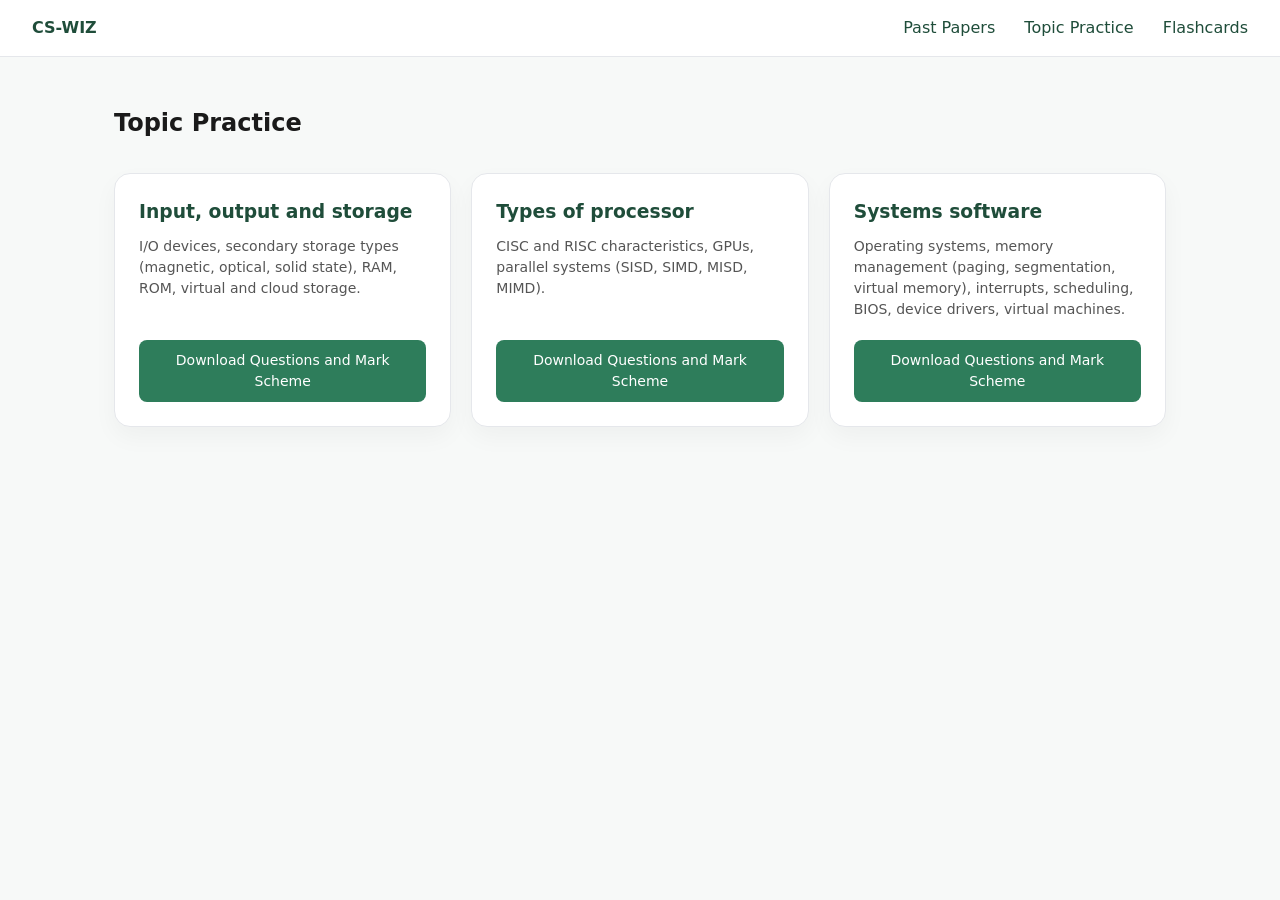
==== topic-practice.html @ 4c454cfe "Add files via upload" ====
<!doctype html>
<html lang="en">
  <head>
    <meta charset="UTF-8" />
    <meta name="viewport" content="width=device-width, initial-scale=1.0" />
    <title>Topic Practice | CS-WIZ</title>
    <link rel="stylesheet" href="css/styles.css" />
  </head>

  <body>
    <header class="navbar">
      <div class="logo"><a href="./index.html">CS-WIZ</a></div>
      <nav>
        <a href="past-papers.html">Past Papers</a>
        <a href="topic-practice.html">Topic Practice</a>
        <a href="flashcards.html">Flashcards</a>
      </nav>
    </header>

    <main class="container">
      <h2>Topic Practice</h2>

      <div class="topics-grid">
        <div class="topic-card">
          <h3>Input, output and storage</h3>
          <p>
            I/O devices, secondary storage types (magnetic, optical, solid
            state), RAM, ROM, virtual and cloud storage.
          </p>

          <a
            href="topics/input-output-storage.pdf"
            download
            class="btn-secondary"
          >
            Download Questions and Mark Scheme
          </a>
        </div>

        <div class="topic-card">
          <h3>Types of processor</h3>
          <p>
            CISC and RISC characteristics, GPUs, parallel systems (SISD, SIMD,
            MISD, MIMD).
          </p>

          <a
            href="topics/types-of-processor.pdf"
            download
            class="btn-secondary"
          >
            Download Questions and Mark Scheme
          </a>
        </div>

        <div class="topic-card">
          <h3>Systems software</h3>
          <p>
            Operating systems, memory management (paging, segmentation, virtual
            memory), interrupts, scheduling, BIOS, device drivers, virtual
            machines.
          </p>

          <a href="topics/systems-software.pdf" download class="btn-secondary">
            Download Questions and Mark Scheme
          </a>
        </div>
      </div>
    </main>
  </body>
</html>
---- css/styles.css ----
:root {
  --green-dark: #1f4d3a;
  --green: #2e7d5b;
  --orange: #f4a261;
  --bg: #f7f9f8;
  --text: #1a1a1a;
  --border: #e5e7eb;
}

* {
  box-sizing: border-box;
  margin: 0;
  padding: 0;
  font-family:
    system-ui,
    -apple-system,
    BlinkMacSystemFont,
    sans-serif;
}

body {
  background: var(--bg);
  color: var(--text);
  line-height: 1.5;
}

/* ================= NAVIGATION ================= */
.logo a {
  all: unset;
  cursor: pointer;
}

.navbar {
  display: flex;
  justify-content: space-between;
  align-items: center;
  padding: 1rem 2rem;
  background: white;
  border-bottom: 1px solid var(--border);
}

.logo {
  font-weight: 600;
  color: var(--green-dark);
}

.navbar nav a {
  text-decoration: none;
  margin-left: 1.5rem;
  color: var(--green-dark);
  font-weight: 500;
  transition: 0.2s ease;
}

.navbar nav a:hover {
  color: var(--orange);
}

/* ================= LAYOUT ================= */

.container {
  max-width: 1100px;
  margin: auto;
  padding: 3rem 1.5rem;
}

.hero {
  text-align: center;
  padding: 4rem 1rem;
}

.hero h1 {
  font-size: 2.5rem;
  color: var(--green-dark);
  margin-bottom: 1rem;
}

/* ================= BUTTONS ================= */

.btn-primary {
  display: inline-block;
  margin-top: 1.5rem;
  padding: 0.8rem 1.5rem;
  background: var(--green);
  color: white;
  border-radius: 10px;
  text-decoration: none;
  transition: 0.2s ease;
}

.btn-primary:hover {
  background: var(--orange);
}

button {
  flex: 1;
  min-width: 100px;
  padding: 12px;
  font-size: 15px;
  font-weight: 500;
  border-radius: 10px;
  border: 1px solid var(--border);
  background: white;
  cursor: pointer;
  transition: 0.2s ease;
}

button:hover {
  background: #eef2f1;
}

#flip {
  background: var(--green);
  color: white;
  border: none;
}

#flip:hover {
  background: var(--orange);
}

/* ================= SELECT ================= */

select {
  width: 100%;
  max-width: 420px;
  padding: 12px;
  font-size: 16px;
  border-radius: 10px;
  border: 1px solid var(--border);
  background: white;
  margin: 1.5rem 0;
}

/* ================= FLASHCARD ================= */

.flashcards-page {
  display: flex;
  flex-direction: column;
  align-items: center;
}

.card-container {
  width: 100%;
  max-width: 500px;
  perspective: 1200px;
  margin-bottom: 24px;
}

.card {
  width: 100%;
  aspect-ratio: 3 / 2;
  cursor: pointer;
}

.card-inner {
  width: 100%;
  height: 100%;
  transition: transform 0.6s ease;
  transform-style: preserve-3d;
  position: relative;
}

.card.flipped .card-inner {
  transform: rotateY(180deg);
}

.card-front,
.card-back {
  position: absolute;
  width: 100%;
  height: 100%;
  border-radius: 18px;
  padding: 24px;
  display: flex;
  align-items: center;
  justify-content: center;
  text-align: center;
  font-size: clamp(16px, 4vw, 20px);
  line-height: 1.4;
  backface-visibility: hidden;
  box-shadow: 0 15px 30px rgba(0, 0, 0, 0.06);
}

.card-front {
  background: white;
  font-weight: 500;
}

.card-back {
  background: var(--green);
  color: white;
  transform: rotateY(180deg);
}

.buttons {
  width: 100%;
  max-width: 500px;
  display: flex;
  gap: 10px;
  justify-content: center;
  flex-wrap: wrap;
}

/* ================= RESPONSIVE ================= */

@media (max-width: 600px) {
  .navbar {
    flex-direction: column;
    gap: 10px;
  }

  .navbar nav a {
    margin-left: 0;
    margin-right: 1rem;
  }

  .hero h1 {
    font-size: 2rem;
  }
}

/* ================= PAST PAPERS ================= */

.papers-grid {
  display: grid;
  grid-template-columns: repeat(auto-fit, minmax(260px, 1fr));
  gap: 20px;
  margin-top: 2rem;
}

.paper-card {
  background: white;
  padding: 24px;
  border-radius: 16px;
  border: 1px solid var(--border);
  box-shadow: 0 10px 25px rgba(0, 0, 0, 0.04);
  transition: 0.2s ease;
}

.paper-card:hover {
  transform: translateY(-4px);
}

.paper-card h3 {
  margin-bottom: 6px;
  color: var(--green-dark);
}

.paper-card p {
  margin-bottom: 16px;
  font-size: 14px;
  color: #555;
}

.paper-buttons {
  display: flex;
  flex-direction: column;
  gap: 10px;
}

.btn-secondary {
  text-align: center;
  padding: 10px;
  border-radius: 8px;
  text-decoration: none;
  background: var(--green);
  color: white;
  font-size: 14px;
  transition: 0.2s ease;
}

.btn-secondary:hover {
  background: var(--orange);
}

/* ================= TOPIC PRACTICE ================= */

.topics-grid {
  display: grid;
  grid-template-columns: repeat(auto-fit, minmax(260px, 1fr));
  gap: 20px;
  margin-top: 2rem;
}

.topic-card {
  background: white;
  padding: 24px;
  border-radius: 16px;
  border: 1px solid var(--border);
  box-shadow: 0 10px 25px rgba(0, 0, 0, 0.04);
  transition: 0.2s ease;
  display: flex;
  flex-direction: column;
  justify-content: space-between;
}

.topic-card:hover {
  transform: translateY(-4px);
}

.topic-card h3 {
  margin-bottom: 10px;
  color: var(--green-dark);
}

.topic-card p {
  font-size: 14px;
  color: #555;
  margin-bottom: 20px;
  flex-grow: 1;
}
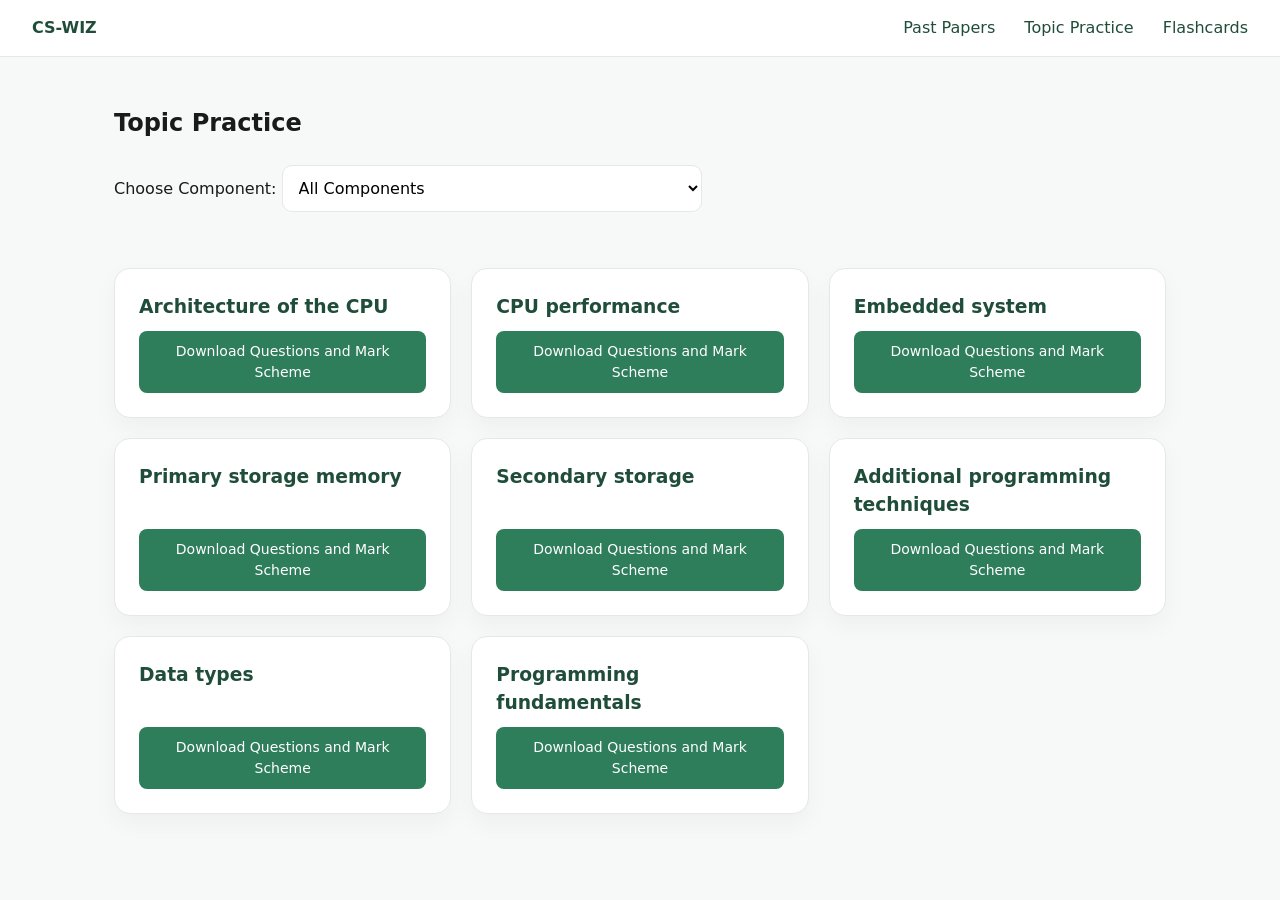
==== commit 552b9e33: "New topics page" ====
--- a/topic-practice.html
+++ b/topic-practice.html
@@ -20,52 +20,92 @@
     <main class="container">
       <h2>Topic Practice</h2>
 
+      <label for="componentDropdown">Choose Component:</label>
+      <select id="componentDropdown">
+        <option value="all">All Components</option>
+        <option value="1">Component 1</option>
+        <option value="2">Component 2</option>
+      </select>
+
       <div class="topics-grid">
-        <div class="topic-card">
-          <h3>Input, output and storage</h3>
-          <p>
-            I/O devices, secondary storage types (magnetic, optical, solid
-            state), RAM, ROM, virtual and cloud storage.
-          </p>
-
+        <div class="topic-card" data-component="1">
+          <h3>Architecture of the CPU</h3>
           <a
-            href="topics/input-output-storage.pdf"
+            href="topics/comp 1/Architecture_of_the_CPU.pdf"
             download
             class="btn-secondary"
           >
             Download Questions and Mark Scheme
           </a>
         </div>
-
-        <div class="topic-card">
-          <h3>Types of processor</h3>
-          <p>
-            CISC and RISC characteristics, GPUs, parallel systems (SISD, SIMD,
-            MISD, MIMD).
-          </p>
-
+        <div class="topic-card" data-component="1">
+          <h3>CPU performance</h3>
           <a
-            href="topics/types-of-processor.pdf"
+            href="topics/comp 1/CPU_performance.pdf"
             download
             class="btn-secondary"
           >
             Download Questions and Mark Scheme
           </a>
         </div>
-
-        <div class="topic-card">
-          <h3>Systems software</h3>
-          <p>
-            Operating systems, memory management (paging, segmentation, virtual
-            memory), interrupts, scheduling, BIOS, device drivers, virtual
-            machines.
-          </p>
-
-          <a href="topics/systems-software.pdf" download class="btn-secondary">
+        <div class="topic-card" data-component="1">
+          <h3>Embedded system</h3>
+          <a
+            href="topics/comp 1/Embedded_system.pdf"
+            download
+            class="btn-secondary"
+          >
+            Download Questions and Mark Scheme
+          </a>
+        </div>
+        <div class="topic-card" data-component="1">
+          <h3>Primary storage memory</h3>
+          <a
+            href="topics/comp 1/Primary_storage_memory.pdf"
+            download
+            class="btn-secondary"
+          >
+            Download Questions and Mark Scheme
+          </a>
+        </div>
+        <div class="topic-card" data-component="1">
+          <h3>Secondary storage</h3>
+          <a
+            href="topics/comp 1/Secondary_storage.pdf"
+            download
+            class="btn-secondary"
+          >
+            Download Questions and Mark Scheme
+          </a>
+        </div>
+        <div class="topic-card" data-component="2">
+          <h3>Additional programming techniques</h3>
+          <a
+            href="topics/comp 2/Additional_programming_techniques.pdf"
+            download
+            class="btn-secondary"
+          >
+            Download Questions and Mark Scheme
+          </a>
+        </div>
+        <div class="topic-card" data-component="2">
+          <h3>Data types</h3>
+          <a href="topics/comp 2/Data_types.pdf" download class="btn-secondary">
+            Download Questions and Mark Scheme
+          </a>
+        </div>
+        <div class="topic-card" data-component="2">
+          <h3>Programming fundamentals</h3>
+          <a
+            href="topics/comp 2/Programming_fundamentals.pdf"
+            download
+            class="btn-secondary"
+          >
             Download Questions and Mark Scheme
           </a>
         </div>
       </div>
     </main>
+    <script src="js/topic-practice.js"></script>
   </body>
 </html>
